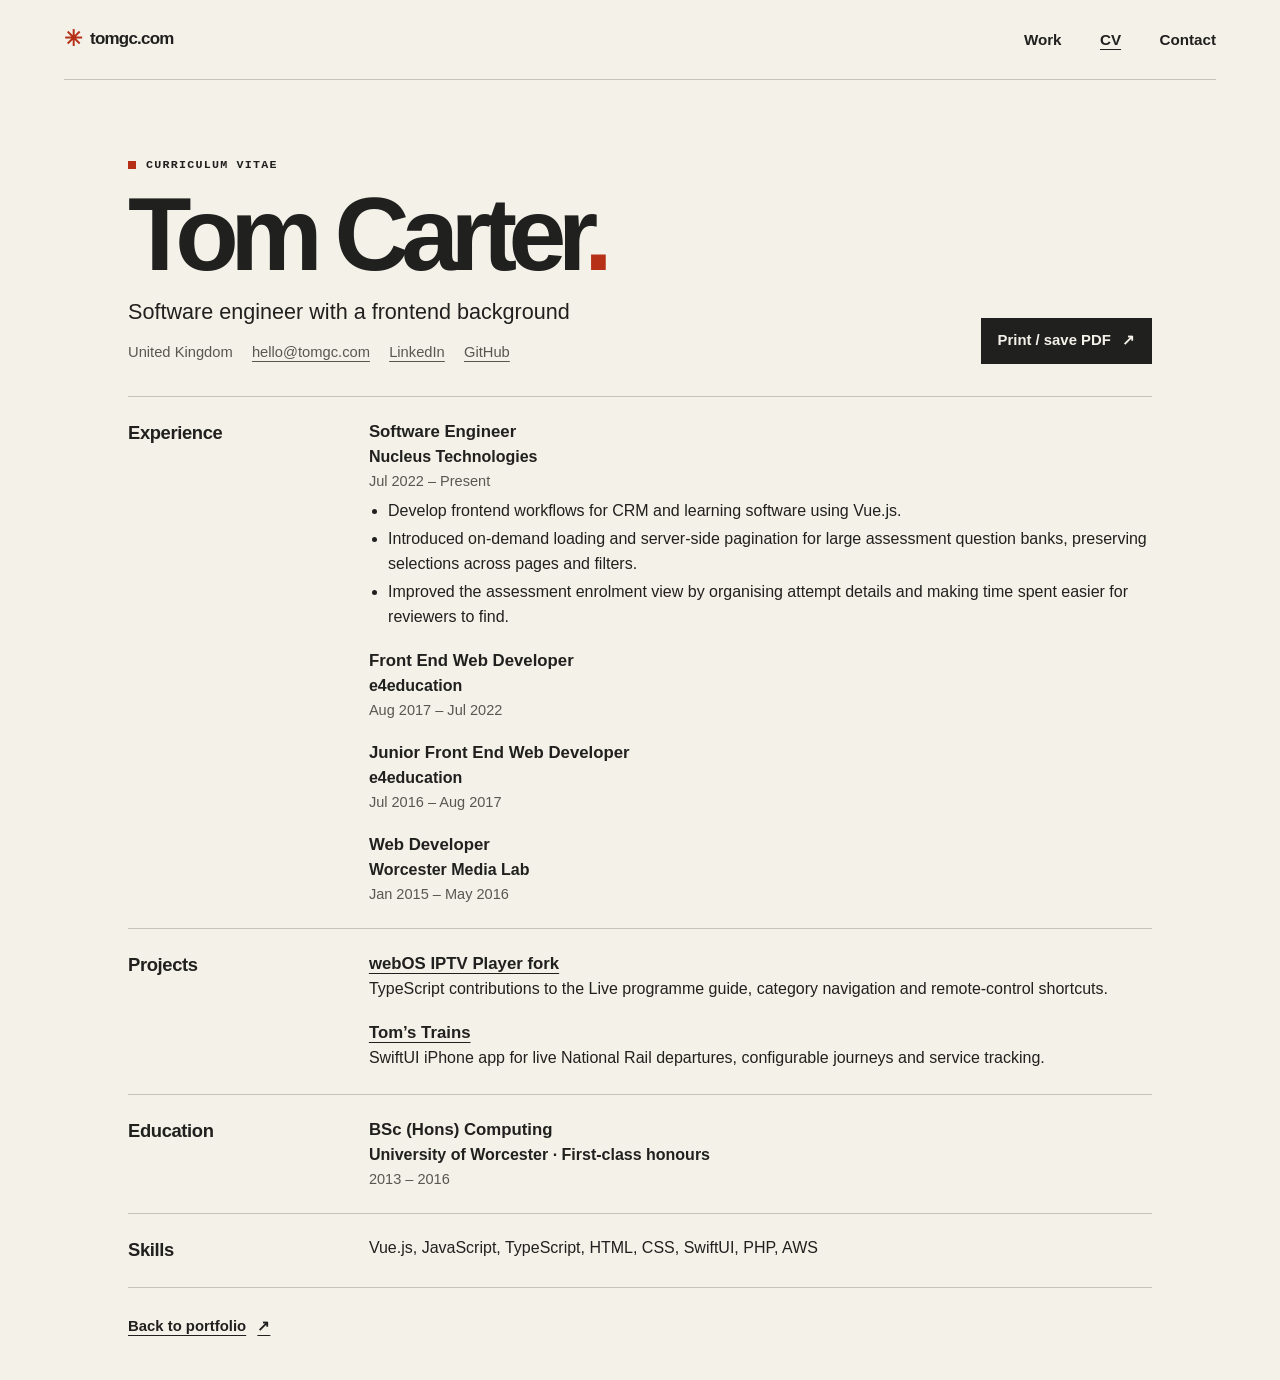
==== cv.html @ fc872248 "Build frontend portfolio and printable CV" ====
<!doctype html>
<html lang="en-GB">
<head>
  <meta charset="utf-8">
  <meta name="viewport" content="width=device-width, initial-scale=1">
  <meta name="description" content="CV of Tom Carter, software engineer at Nucleus Technologies and former front end web developer at e4education.">
  <meta name="theme-color" content="#f4f1e9">
  <title>CV — Tom Carter</title>
  <link rel="icon" type="image/svg+xml" href="assets/favicon.svg">
  <link rel="stylesheet" href="assets/site.css">
  <script src="assets/cv.js" defer></script>
</head>
<body class="cv">
  <a class="skip-link" href="#main">Skip to content</a>
  <header class="site-header wrap">
    <a class="wordmark" href="./" aria-label="Tom Carter home"><span aria-hidden="true" class="wordmark-icon">✳</span> tomgc.com</a>
    <nav aria-label="Main navigation">
      <a href="./#work">Work</a>
      <a href="cv.html" aria-current="page">CV</a>
      <a href="./#contact">Contact</a>
    </nav>
  </header>

  <main class="resume wrap" id="main">
    <div class="resume-head">
      <div>
        <p class="eyebrow"><span class="signal" aria-hidden="true"></span> Curriculum vitae</p>
        <h1>Tom Carter<span>.</span></h1>
        <p class="resume-title">Software engineer with a frontend background</p>
        <ul class="resume-links">
          <li>United Kingdom</li>
          <li><a href="mailto:hello@tomgc.com">hello@tomgc.com</a></li>
          <li><a href="https://www.linkedin.com/in/tomgc/">LinkedIn</a></li>
          <li><a href="https://github.com/tgcarter">GitHub</a></li>
        </ul>
      </div>
      <button class="button print-button" type="button" hidden>Print / save PDF <span aria-hidden="true">↗</span></button>
    </div>

    <section class="resume-section" aria-labelledby="experience">
      <h2 id="experience">Experience</h2>
      <div class="resume-content">
        <article class="resume-entry">
          <h3>Software Engineer</h3>
          <p class="resume-org">Nucleus Technologies</p>
          <p class="resume-date"><time datetime="2022-07">Jul 2022</time> – Present</p>
          <ul class="resume-bullets">
            <li>Develop frontend workflows for CRM and learning software using Vue.js.</li>
            <li>Introduced on-demand loading and server-side pagination for large assessment question banks, preserving selections across pages and filters.</li>
            <li>Improved the assessment enrolment view by organising attempt details and making time spent easier for reviewers to find.</li>
          </ul>
        </article>
        <article class="resume-entry">
          <h3>Front End Web Developer</h3>
          <p class="resume-org">e4education</p>
          <p class="resume-date"><time datetime="2017-08">Aug 2017</time> – <time datetime="2022-07">Jul 2022</time></p>
        </article>
        <article class="resume-entry">
          <h3>Junior Front End Web Developer</h3>
          <p class="resume-org">e4education</p>
          <p class="resume-date"><time datetime="2016-07">Jul 2016</time> – <time datetime="2017-08">Aug 2017</time></p>
        </article>
        <article class="resume-entry">
          <h3>Web Developer</h3>
          <p class="resume-org">Worcester Media Lab</p>
          <p class="resume-date"><time datetime="2015-01">Jan 2015</time> – <time datetime="2016-05">May 2016</time></p>
        </article>
      </div>
    </section>

    <section class="resume-section" aria-labelledby="projects">
      <h2 id="projects">Projects</h2>
      <div class="resume-content">
        <article class="resume-entry">
          <h3><a href="https://github.com/tgcarter/webos-iptv-player">webOS IPTV Player fork</a></h3>
          <p>TypeScript contributions to the Live programme guide, category navigation and remote-control shortcuts.</p>
        </article>
        <article class="resume-entry">
          <h3><a href="https://github.com/tgcarter/TomsTrains">Tom’s Trains</a></h3>
          <p>SwiftUI iPhone app for live National Rail departures, configurable journeys and service tracking.</p>
        </article>
      </div>
    </section>

    <section class="resume-section" aria-labelledby="education">
      <h2 id="education">Education</h2>
      <div class="resume-content">
        <article class="resume-entry">
          <h3>BSc (Hons) Computing</h3>
          <p class="resume-org">University of Worcester · First-class honours</p>
          <p class="resume-date"><time datetime="2013">2013</time> – <time datetime="2016">2016</time></p>
        </article>
      </div>
    </section>

    <section class="resume-section" aria-labelledby="skills">
      <h2 id="skills">Skills</h2>
      <div class="resume-content">
        <p>Vue.js, JavaScript, TypeScript, HTML, CSS, SwiftUI, PHP, AWS</p>
      </div>
    </section>
  </main>
  <footer class="resume-footer wrap">
    <a class="text-link" href="./">Back to portfolio <span aria-hidden="true">↗</span></a>
  </footer>
</body>
</html>
---- assets/site.css ----
:root {
  color-scheme: light;
  --paper: #f4f1e9;
  --ink: #20201e;
  --muted: #595750;
  --line: #c8c3b8;
  --orange: #ff603d;
  --accent: #b53016;
  --mono: ui-monospace, "SFMono-Regular", Consolas, monospace;
  font-family: "Helvetica Neue", Arial, sans-serif;
  color: var(--ink);
  background: var(--paper);
}

* { box-sizing: border-box; }
[hidden] { display: none !important; }

body {
  margin: 0;
  font-size: 1rem;
  line-height: 1.55;
}

h1, h2, h3, p, dl, dd { margin: 0; }
h1, h2, h3 { text-wrap: balance; }

a {
  color: inherit;
  text-decoration-thickness: 1px;
  text-underline-offset: .24em;
}

a:hover { text-decoration-thickness: 2px; }
button { font: inherit; }

:focus-visible {
  outline: 2px solid currentColor;
  outline-offset: 5px;
}

.skip-link {
  position: fixed;
  top: 1rem;
  left: 1rem;
  z-index: 10;
  padding: .6rem 1rem;
  transform: translateY(-250%);
  color: white;
  background: var(--ink);
}

.skip-link:focus { transform: translateY(0); }

.wrap {
  width: min(100% - clamp(2.5rem, 10vw, 10rem), 79rem);
  margin-inline: auto;
}

.site-header {
  display: flex;
  align-items: center;
  justify-content: space-between;
  gap: 1rem;
  min-height: 5rem;
  border-bottom: 1px solid var(--line);
}

.site-header a {
  display: inline-flex;
  align-items: center;
  min-height: 2.75rem;
}

.site-header nav {
  display: flex;
  align-items: center;
  gap: clamp(.9rem, 3vw, 2.4rem);
  font-size: .95rem;
  font-weight: 600;
}

.site-header nav a:not(:hover, [aria-current="page"]),
.wordmark { text-decoration: none; }

.wordmark {
  gap: .55rem;
  font-size: 1.06rem;
  font-weight: 750;
  letter-spacing: -.045em;
  white-space: nowrap;
}

.wordmark-icon {
  color: var(--accent);
  font-size: 1.4rem;
  line-height: 1;
}

.hero {
  display: grid;
  grid-template-columns: 1fr 1.03fr;
  align-items: center;
  column-gap: clamp(2rem, 6vw, 7rem);
  padding-top: clamp(2.75rem, 6vw, 5.5rem);
}

.eyebrow, .hero-footer, .plate-label, .work-index {
  font-family: var(--mono);
  font-size: .73rem;
  letter-spacing: .105em;
  text-transform: uppercase;
}

.eyebrow {
  display: flex;
  align-items: center;
  gap: .65rem;
  line-height: 1.4;
  font-weight: 600;
}

.signal {
  flex: none;
  width: .48rem;
  height: .48rem;
  background: var(--accent);
}

.eyebrow-rule {
  width: 1.6rem;
  height: 1px;
  background: var(--line);
}

.hero h1 {
  margin-block: clamp(1.25rem, 3vw, 2.3rem) clamp(1.4rem, 3.4vw, 2.75rem);
  font-size: clamp(5.1rem, 10.8vw, 10.25rem);
  font-weight: 800;
  line-height: .81;
  letter-spacing: -.073em;
}

h1 span, h2 span { color: var(--accent); }

.hero-intro {
  max-width: 23rem;
  color: var(--muted);
  font-size: clamp(1.08rem, 1.6vw, 1.37rem);
  line-height: 1.45;
}

.actions {
  display: flex;
  align-items: center;
  flex-wrap: wrap;
  gap: .7rem 1.6rem;
  margin-top: 1.65rem;
}

.button, .text-link {
  display: inline-flex;
  align-items: center;
  gap: .7rem;
  width: fit-content;
  min-height: 2.75rem;
  font-size: .93rem;
  font-weight: 700;
}

.button {
  padding: .65rem 1rem;
  border: 1px solid var(--ink);
  color: var(--paper);
  background: var(--ink);
  text-decoration: none;
  cursor: pointer;
  transition: background-color .18s, color .18s;
}

.button:hover {
  color: var(--ink);
  background: transparent;
}

.button:focus-visible { outline-color: var(--ink); }

.text-link span, .button span, .contact-email span {
  display: inline-block;
  flex: none;
  transition: transform .18s ease-out;
}

.text-link:hover span, .button:hover span, .contact-email:hover span {
  transform: translate(2px, -2px);
}

.hero-plate {
  position: relative;
  overflow: hidden;
  min-width: 0;
  background: var(--ink);
  color: #f4f1e9;
}

.hero-plate img {
  display: block;
  width: 100%;
  height: auto;
}

.plate-label {
  position: absolute;
  inset: 1.15rem 1.3rem auto;
  display: flex;
  justify-content: space-between;
  gap: .8rem;
  font-size: .64rem;
}

.plate-caption { inset: auto 1.3rem 1.05rem; }

.hero-footer {
  display: flex;
  grid-column: 1 / -1;
  justify-content: space-between;
  gap: .5rem;
  margin-top: clamp(2.25rem, 5vw, 4.5rem);
  padding-block: .95rem 1.1rem;
  border-top: 1px solid var(--line);
  color: var(--muted);
}

.work-section {
  padding-block: clamp(4rem, 8vw, 7.5rem);
  background: var(--ink);
  color: var(--paper);
}

.work-section h2 span, .work-section .signal { color: var(--orange); }
.work-section .signal { background: var(--orange); }

.section-head {
  display: grid;
  grid-template-columns: 1fr minmax(15rem, 20rem);
  align-items: end;
  gap: 1rem 3rem;
  margin-bottom: clamp(2.1rem, 5vw, 4.5rem);
}

.section-head p:not(.eyebrow), .work-feature p:not(.eyebrow), .project p:not(.eyebrow) {
  color: #d1cdc3;
}

.section-head h2, .profile h2, .contact h2 {
  margin-top: .8rem;
  font-size: clamp(2.7rem, 6.7vw, 6.3rem);
  font-weight: 800;
  letter-spacing: -.078em;
  line-height: .92;
}

.work-feature, .project { border-top: 1px solid #66645c; }

.work-feature {
  display: grid;
  grid-template-columns: minmax(8rem, .53fr) 1.47fr;
  gap: 1.4rem 2.5rem;
  padding-block: 1.35rem clamp(2.65rem, 5vw, 5rem);
}

.work-index {
  display: flex;
  align-items: baseline;
  gap: .75rem;
  color: #d1cdc3;
}

.work-index span:first-child { color: var(--orange); }

.feature-main .eyebrow, .project .eyebrow {
  color: #d1cdc3;
}

.feature-main h3, .project h3 {
  margin-block: .6rem .9rem;
  font-size: clamp(1.8rem, 4.25vw, 3.8rem);
  font-weight: 750;
  letter-spacing: -.055em;
  line-height: 1.04;
}

.feature-main p, .project p { max-width: 38rem; }

details { margin-top: .9rem; }
summary { width: fit-content; padding-block: .5rem; cursor: pointer; font-weight: 700; }
summary:hover { text-decoration: underline; text-underline-offset: .24em; }
summary::marker { color: var(--orange); }
.case-notes p + p { margin-top: .7rem; }

.project-grid {
  display: grid;
  grid-template-columns: repeat(2, minmax(0, 1fr));
  gap: 2.3rem clamp(2rem, 5vw, 5rem);
}

.project { padding-top: 1rem; }
.project .work-index { margin-bottom: 1.65rem; }
.project h3 { font-size: clamp(1.8rem, 3.4vw, 3rem); }
.project .text-link { margin-top: .8rem; }

.profile {
  display: grid;
  grid-template-columns: 1fr 1fr;
  gap: 1.5rem clamp(2rem, 5vw, 5rem);
  padding-block: clamp(4rem, 9vw, 8rem);
}

.profile h2 { font-size: clamp(2.6rem, 5.25vw, 5rem); }
.profile > div:nth-child(2) { align-self: center; }
.profile > div:nth-child(2) > p { max-width: 34rem; font-size: clamp(1.05rem, 1.5vw, 1.3rem); }

.profile-skills { margin-block: 1.45rem .55rem; }
.profile-skills div {
  display: grid;
  grid-template-columns: minmax(5.25rem, .45fr) 1fr;
  gap: .65rem 1rem;
  padding-block: .7rem;
  border-top: 1px solid var(--line);
  font-size: .94rem;
}
.profile-skills dt { font-weight: 750; }
.profile-skills dd { color: var(--muted); }

.contact {
  padding-block: clamp(3rem, 6vw, 5.4rem) 1.35rem;
  background: #f0e4d5;
  border-top: 1px solid #d8c9b7;
}

.contact h2 { font-size: clamp(2.8rem, 7vw, 6.5rem); }

.contact-email {
  display: inline-block;
  margin-top: .85rem;
  font-size: clamp(1.2rem, 3vw, 2.25rem);
  font-weight: 650;
  overflow-wrap: anywhere;
}

.contact-bottom {
  display: flex;
  justify-content: space-between;
  align-items: center;
  flex-wrap: wrap;
  gap: .65rem 1.5rem;
  margin-top: clamp(2.2rem, 6vw, 5.25rem);
  padding-top: 1rem;
  border-top: 1px solid #c5b5a4;
  font-size: .9rem;
}

.contact-bottom ul, .resume-links {
  display: flex;
  flex-wrap: wrap;
  column-gap: 1rem;
  margin: 0;
  padding: 0;
  list-style: none;
}

.contact-bottom li a { display: inline-flex; align-items: center; min-height: 2.75rem; }

.resume, .resume-footer { max-width: 64rem; }
.resume { padding-top: clamp(2.5rem, 6vw, 5rem); }

.resume-head {
  display: flex;
  align-items: flex-end;
  justify-content: space-between;
  flex-wrap: wrap;
  gap: 1rem;
  padding-bottom: 2rem;
}

.resume-head h1 {
  margin-top: .55rem;
  font-size: clamp(3rem, 9vw, 6.5rem);
  letter-spacing: -.082em;
  line-height: 1;
}

.resume-title { margin-top: .55rem; font-size: clamp(1.05rem, 2vw, 1.35rem); }
.resume-links { gap: .25rem 1.2rem; margin-top: .8rem; color: var(--muted); font-size: .92rem; }

.resume-section {
  display: grid;
  grid-template-columns: minmax(8rem, .43fr) 1.57fr;
  gap: .8rem 1.65rem;
  padding-block: 1.4rem;
  border-top: 1px solid var(--line);
}

.resume-section h2 { font-size: 1.15rem; letter-spacing: -.02em; }
.resume-entry + .resume-entry { margin-top: 1.15rem; }
.resume-entry h3 { font-size: 1.05rem; text-wrap: wrap; }
.resume-org { font-weight: 550; }
.resume-date { font-size: .91rem; color: var(--muted); }
.resume-bullets { margin: .4rem 0 0; padding-left: 1.2rem; }
.resume-bullets li + li { margin-top: .22rem; }

.resume-footer {
  padding-block: 1rem 2rem;
  border-top: 1px solid var(--line);
}

@media (prefers-reduced-motion: no-preference) {
  html { scroll-behavior: smooth; }
  .hero-copy { animation: arrive .48s ease-out both; }
  .hero-plate { animation: arrive .58s .06s ease-out both; }
}

@keyframes arrive {
  from { opacity: 0; transform: translateY(.65rem); }
  to { opacity: 1; transform: translateY(0); }
}

@media (max-width: 50rem) {
  .hero { column-gap: 1.4rem; }
  .section-head { grid-template-columns: 1fr; }
  .section-head p:not(.eyebrow) { max-width: 25rem; }
}

@media (max-width: 42rem) {
  .site-header { min-height: 4rem; }
  .hero { grid-template-columns: 1fr; row-gap: 1.75rem; }
  .hero h1 { font-size: clamp(4.75rem, 21vw, 8.4rem); }
  .hero-footer { margin-top: 0; }
  .work-feature, .project-grid, .profile, .resume-section { grid-template-columns: 1fr; }
  .work-feature { row-gap: 1.35rem; }
}

@media (prefers-reduced-motion: reduce) {
  *, *::before, *::after { transition: none !important; }
}

@page { size: A4; margin: 14mm 16mm; }

@media print {
  :root, body { color: #151515; background: white; }
  body { font-size: 10pt; line-height: 1.35; }
  .cv .site-header, .cv .resume-footer, .cv .print-button, .cv .skip-link { display: none; }
  .resume { width: 100%; max-width: none; padding-top: 0; }
  .resume-head { display: block; padding-bottom: 12pt; }
  .resume-head h1 { font-size: 34pt; }
  .resume-head h1 span { color: inherit; }
  .resume-title { font-size: 12pt; }
  .resume-links, .resume-date { font-size: 9pt; }
  .resume-section { grid-template-columns: 7rem 1fr; gap: 1rem; padding-block: 9pt; }
  .resume-section h2, .resume-entry h3 { font-size: 11pt; }
  .resume-entry { break-inside: avoid; }
  .resume-entry + .resume-entry { margin-top: 7pt; }
}
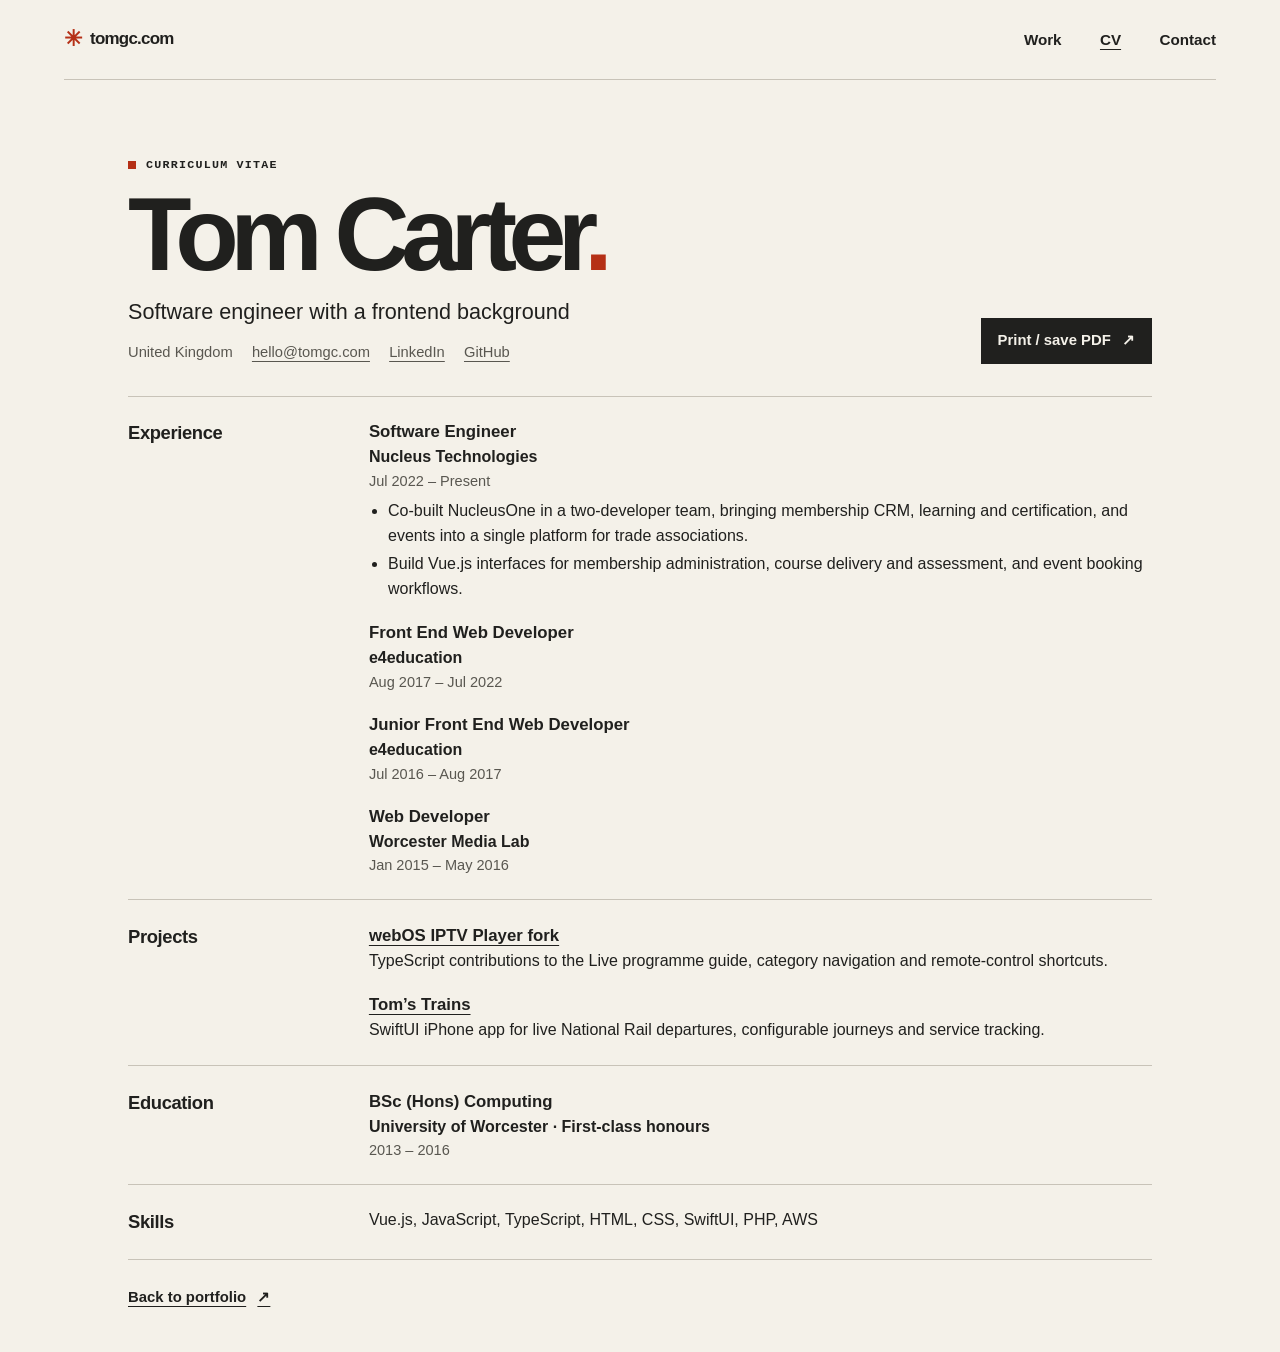
==== commit ff6d7344: "Show NucleusOne at platform scale" ====
--- a/cv.html
+++ b/cv.html
@@ -45,9 +45,8 @@
           <p class="resume-org">Nucleus Technologies</p>
           <p class="resume-date"><time datetime="2022-07">Jul 2022</time> – Present</p>
           <ul class="resume-bullets">
-            <li>Develop frontend workflows for CRM and learning software using Vue.js.</li>
-            <li>Introduced on-demand loading and server-side pagination for large assessment question banks, preserving selections across pages and filters.</li>
-            <li>Improved the assessment enrolment view by organising attempt details and making time spent easier for reviewers to find.</li>
+            <li>Co-built NucleusOne in a two-developer team, bringing membership CRM, learning and certification, and events into a single platform for trade associations.</li>
+            <li>Build Vue.js interfaces for membership administration, course delivery and assessment, and event booking workflows.</li>
           </ul>
         </article>
         <article class="resume-entry">
--- a/assets/site.css
+++ b/assets/site.css
@@ -290,12 +290,18 @@
 }
 
 .feature-main p, .project p { max-width: 38rem; }
-
-details { margin-top: .9rem; }
-summary { width: fit-content; padding-block: .5rem; cursor: pointer; font-weight: 700; }
-summary:hover { text-decoration: underline; text-underline-offset: .24em; }
-summary::marker { color: var(--orange); }
-.case-notes p + p { margin-top: .7rem; }
+.feature-intro { font-size: 1.15rem; }
+
+.product-areas { margin-block: 1.4rem .6rem; }
+.product-areas div {
+  display: grid;
+  grid-template-columns: minmax(10.75rem, .55fr) 1fr;
+  gap: .15rem 1rem;
+  padding-block: .7rem;
+  border-top: 1px solid #66645c;
+}
+.product-areas dt { font-weight: 700; }
+.product-areas dd { color: #d1cdc3; }
 
 .project-grid {
   display: grid;
@@ -435,7 +441,7 @@
   .hero { grid-template-columns: 1fr; row-gap: 1.75rem; }
   .hero h1 { font-size: clamp(4.75rem, 21vw, 8.4rem); }
   .hero-footer { margin-top: 0; }
-  .work-feature, .project-grid, .profile, .resume-section { grid-template-columns: 1fr; }
+  .work-feature, .project-grid, .profile, .resume-section, .product-areas div { grid-template-columns: 1fr; }
   .work-feature { row-gap: 1.35rem; }
 }
 
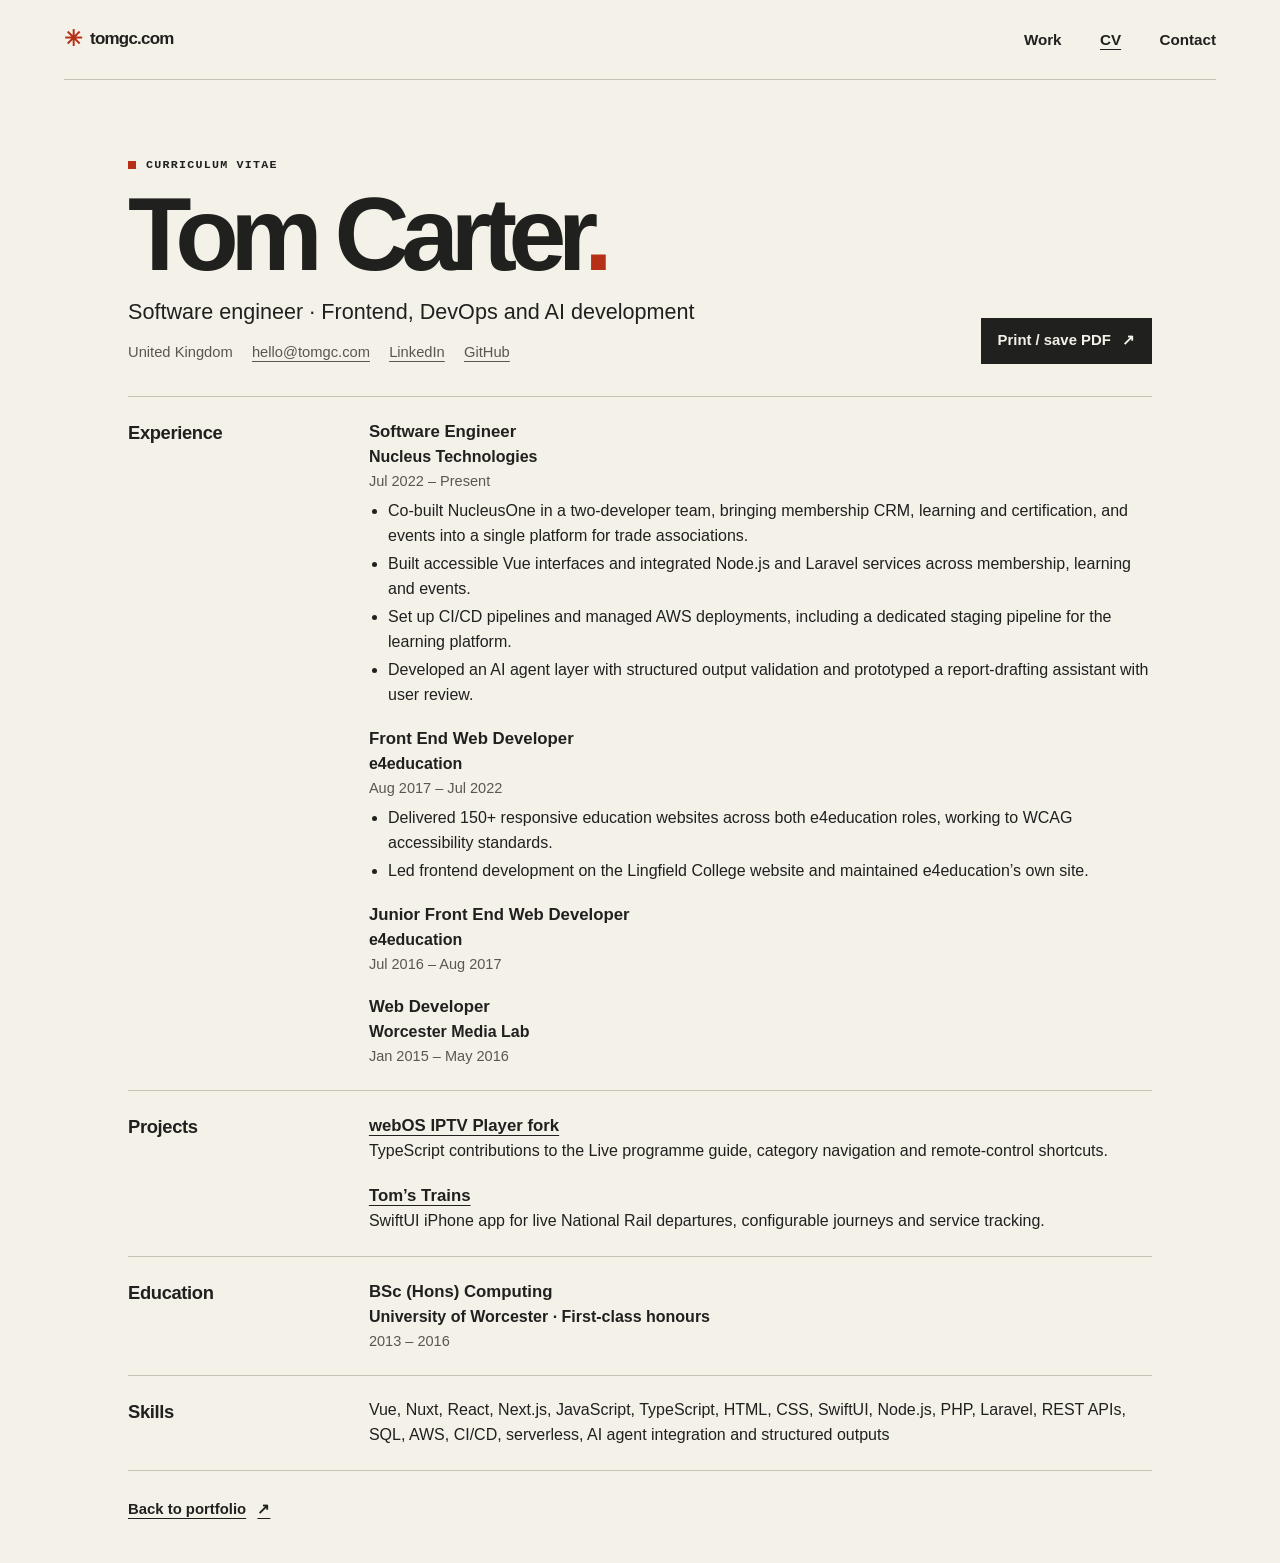
==== commit a28e668f: "Show frontend, DevOps and AI experience" ====
--- a/cv.html
+++ b/cv.html
@@ -3,7 +3,7 @@
 <head>
   <meta charset="utf-8">
   <meta name="viewport" content="width=device-width, initial-scale=1">
-  <meta name="description" content="CV of Tom Carter, software engineer at Nucleus Technologies and former front end web developer at e4education.">
+  <meta name="description" content="CV of Tom Carter, software engineer specialising in frontend development with experience in AWS, CI/CD and AI feature development.">
   <meta name="theme-color" content="#f4f1e9">
   <title>CV — Tom Carter</title>
   <link rel="icon" type="image/svg+xml" href="assets/favicon.svg">
@@ -26,7 +26,7 @@
       <div>
         <p class="eyebrow"><span class="signal" aria-hidden="true"></span> Curriculum vitae</p>
         <h1>Tom Carter<span>.</span></h1>
-        <p class="resume-title">Software engineer with a frontend background</p>
+        <p class="resume-title">Software engineer · Frontend, DevOps and AI development</p>
         <ul class="resume-links">
           <li>United Kingdom</li>
           <li><a href="mailto:hello@tomgc.com">hello@tomgc.com</a></li>
@@ -46,13 +46,19 @@
           <p class="resume-date"><time datetime="2022-07">Jul 2022</time> – Present</p>
           <ul class="resume-bullets">
             <li>Co-built NucleusOne in a two-developer team, bringing membership CRM, learning and certification, and events into a single platform for trade associations.</li>
-            <li>Build Vue.js interfaces for membership administration, course delivery and assessment, and event booking workflows.</li>
+            <li>Built accessible Vue interfaces and integrated Node.js and Laravel services across membership, learning and events.</li>
+            <li>Set up CI/CD pipelines and managed AWS deployments, including a dedicated staging pipeline for the learning platform.</li>
+            <li>Developed an AI agent layer with structured output validation and prototyped a report-drafting assistant with user review.</li>
           </ul>
         </article>
         <article class="resume-entry">
           <h3>Front End Web Developer</h3>
           <p class="resume-org">e4education</p>
           <p class="resume-date"><time datetime="2017-08">Aug 2017</time> – <time datetime="2022-07">Jul 2022</time></p>
+          <ul class="resume-bullets">
+            <li>Delivered 150+ responsive education websites across both e4education roles, working to WCAG accessibility standards.</li>
+            <li>Led frontend development on the Lingfield College website and maintained e4education’s own site.</li>
+          </ul>
         </article>
         <article class="resume-entry">
           <h3>Junior Front End Web Developer</h3>
@@ -95,7 +101,7 @@
     <section class="resume-section" aria-labelledby="skills">
       <h2 id="skills">Skills</h2>
       <div class="resume-content">
-        <p>Vue.js, JavaScript, TypeScript, HTML, CSS, SwiftUI, PHP, AWS</p>
+        <p>Vue, Nuxt, React, Next.js, JavaScript, TypeScript, HTML, CSS, SwiftUI, Node.js, PHP, Laravel, REST APIs, SQL, AWS, CI/CD, serverless, AI agent integration and structured outputs</p>
       </div>
     </section>
   </main>
--- a/assets/site.css
+++ b/assets/site.css
@@ -322,6 +322,12 @@
 }
 
 .profile h2 { font-size: clamp(2.6rem, 5.25vw, 5rem); }
+.profile-photo {
+  display: block;
+  margin-top: 1.25rem;
+  border-radius: 50%;
+  object-fit: cover;
+}
 .profile > div:nth-child(2) { align-self: center; }
 .profile > div:nth-child(2) > p { max-width: 34rem; font-size: clamp(1.05rem, 1.5vw, 1.3rem); }
 
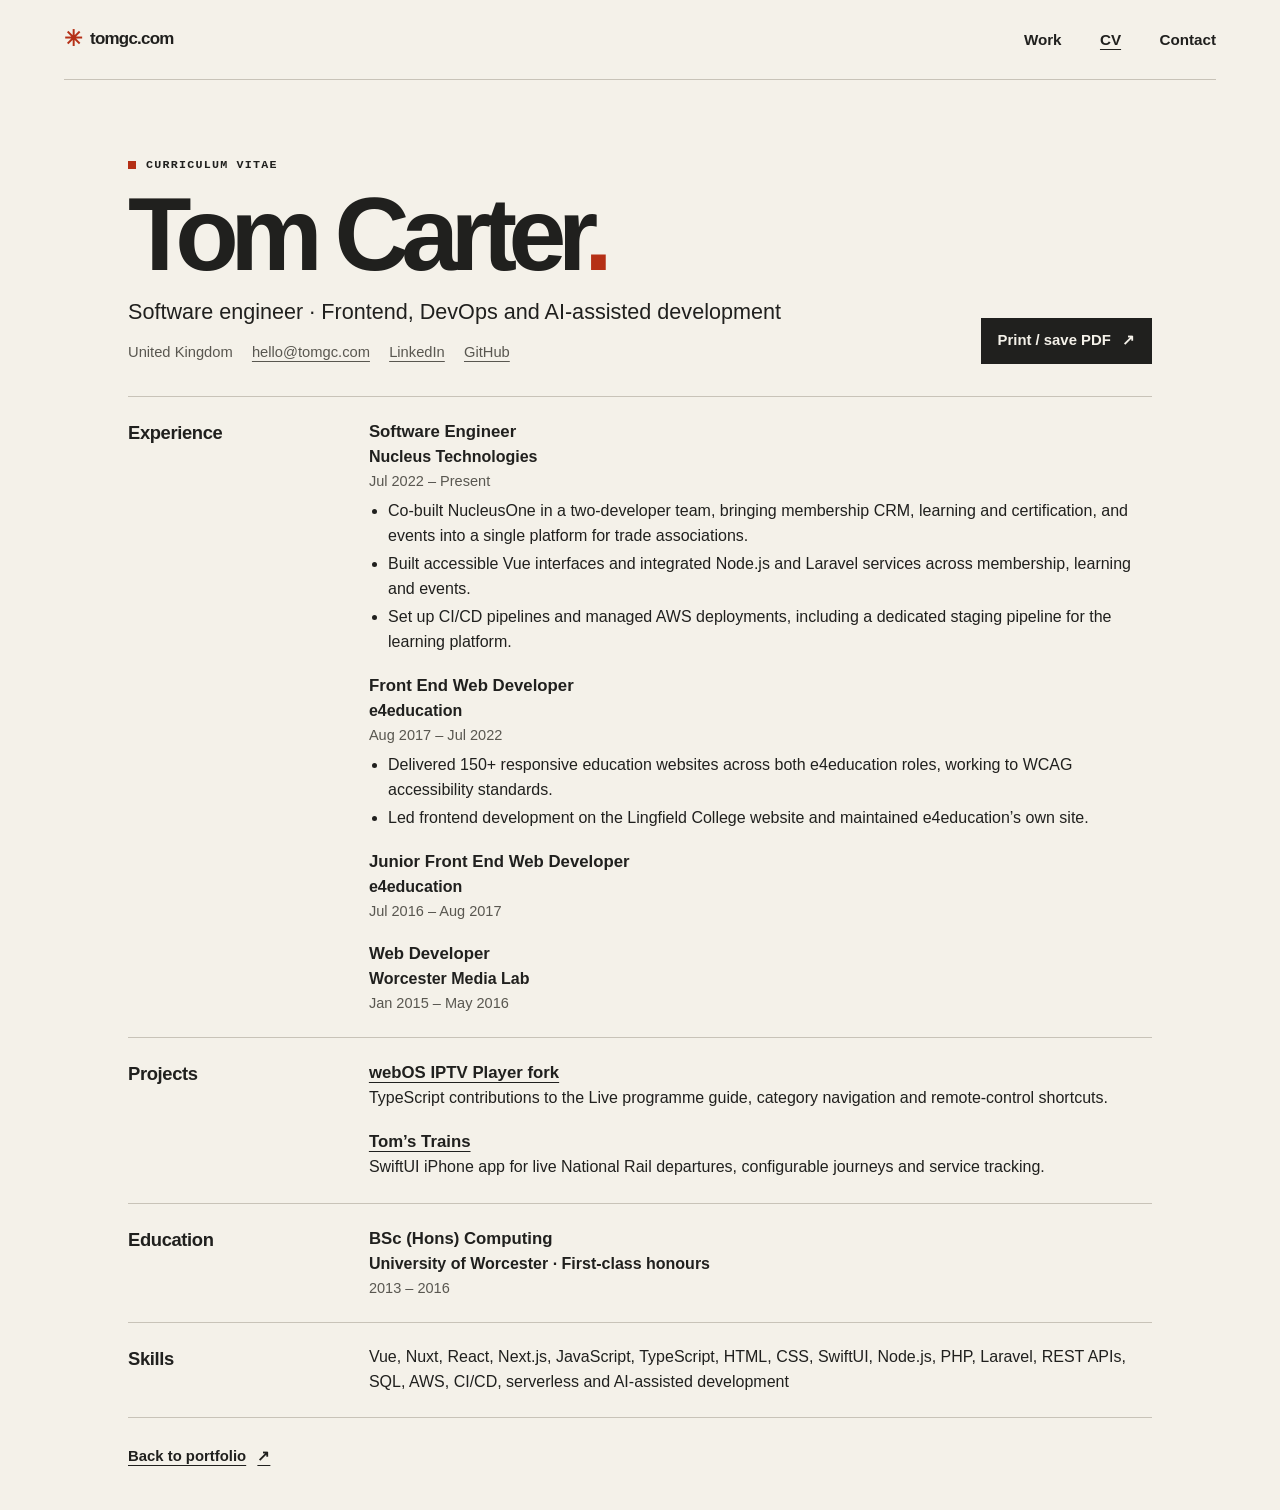
==== commit 1fc94545: "Frame AI as part of the development workflow" ====
--- a/cv.html
+++ b/cv.html
@@ -3,7 +3,7 @@
 <head>
   <meta charset="utf-8">
   <meta name="viewport" content="width=device-width, initial-scale=1">
-  <meta name="description" content="CV of Tom Carter, software engineer specialising in frontend development with experience in AWS, CI/CD and AI feature development.">
+  <meta name="description" content="CV of Tom Carter, software engineer specialising in frontend development with experience in AWS, CI/CD and AI-assisted development.">
   <meta name="theme-color" content="#f4f1e9">
   <title>CV — Tom Carter</title>
   <link rel="icon" type="image/svg+xml" href="assets/favicon.svg">
@@ -26,7 +26,7 @@
       <div>
         <p class="eyebrow"><span class="signal" aria-hidden="true"></span> Curriculum vitae</p>
         <h1>Tom Carter<span>.</span></h1>
-        <p class="resume-title">Software engineer · Frontend, DevOps and AI development</p>
+        <p class="resume-title">Software engineer · Frontend, DevOps and AI-assisted development</p>
         <ul class="resume-links">
           <li>United Kingdom</li>
           <li><a href="mailto:hello@tomgc.com">hello@tomgc.com</a></li>
@@ -48,7 +48,6 @@
             <li>Co-built NucleusOne in a two-developer team, bringing membership CRM, learning and certification, and events into a single platform for trade associations.</li>
             <li>Built accessible Vue interfaces and integrated Node.js and Laravel services across membership, learning and events.</li>
             <li>Set up CI/CD pipelines and managed AWS deployments, including a dedicated staging pipeline for the learning platform.</li>
-            <li>Developed an AI agent layer with structured output validation and prototyped a report-drafting assistant with user review.</li>
           </ul>
         </article>
         <article class="resume-entry">
@@ -101,7 +100,7 @@
     <section class="resume-section" aria-labelledby="skills">
       <h2 id="skills">Skills</h2>
       <div class="resume-content">
-        <p>Vue, Nuxt, React, Next.js, JavaScript, TypeScript, HTML, CSS, SwiftUI, Node.js, PHP, Laravel, REST APIs, SQL, AWS, CI/CD, serverless, AI agent integration and structured outputs</p>
+        <p>Vue, Nuxt, React, Next.js, JavaScript, TypeScript, HTML, CSS, SwiftUI, Node.js, PHP, Laravel, REST APIs, SQL, AWS, CI/CD, serverless and AI-assisted development</p>
       </div>
     </section>
   </main>
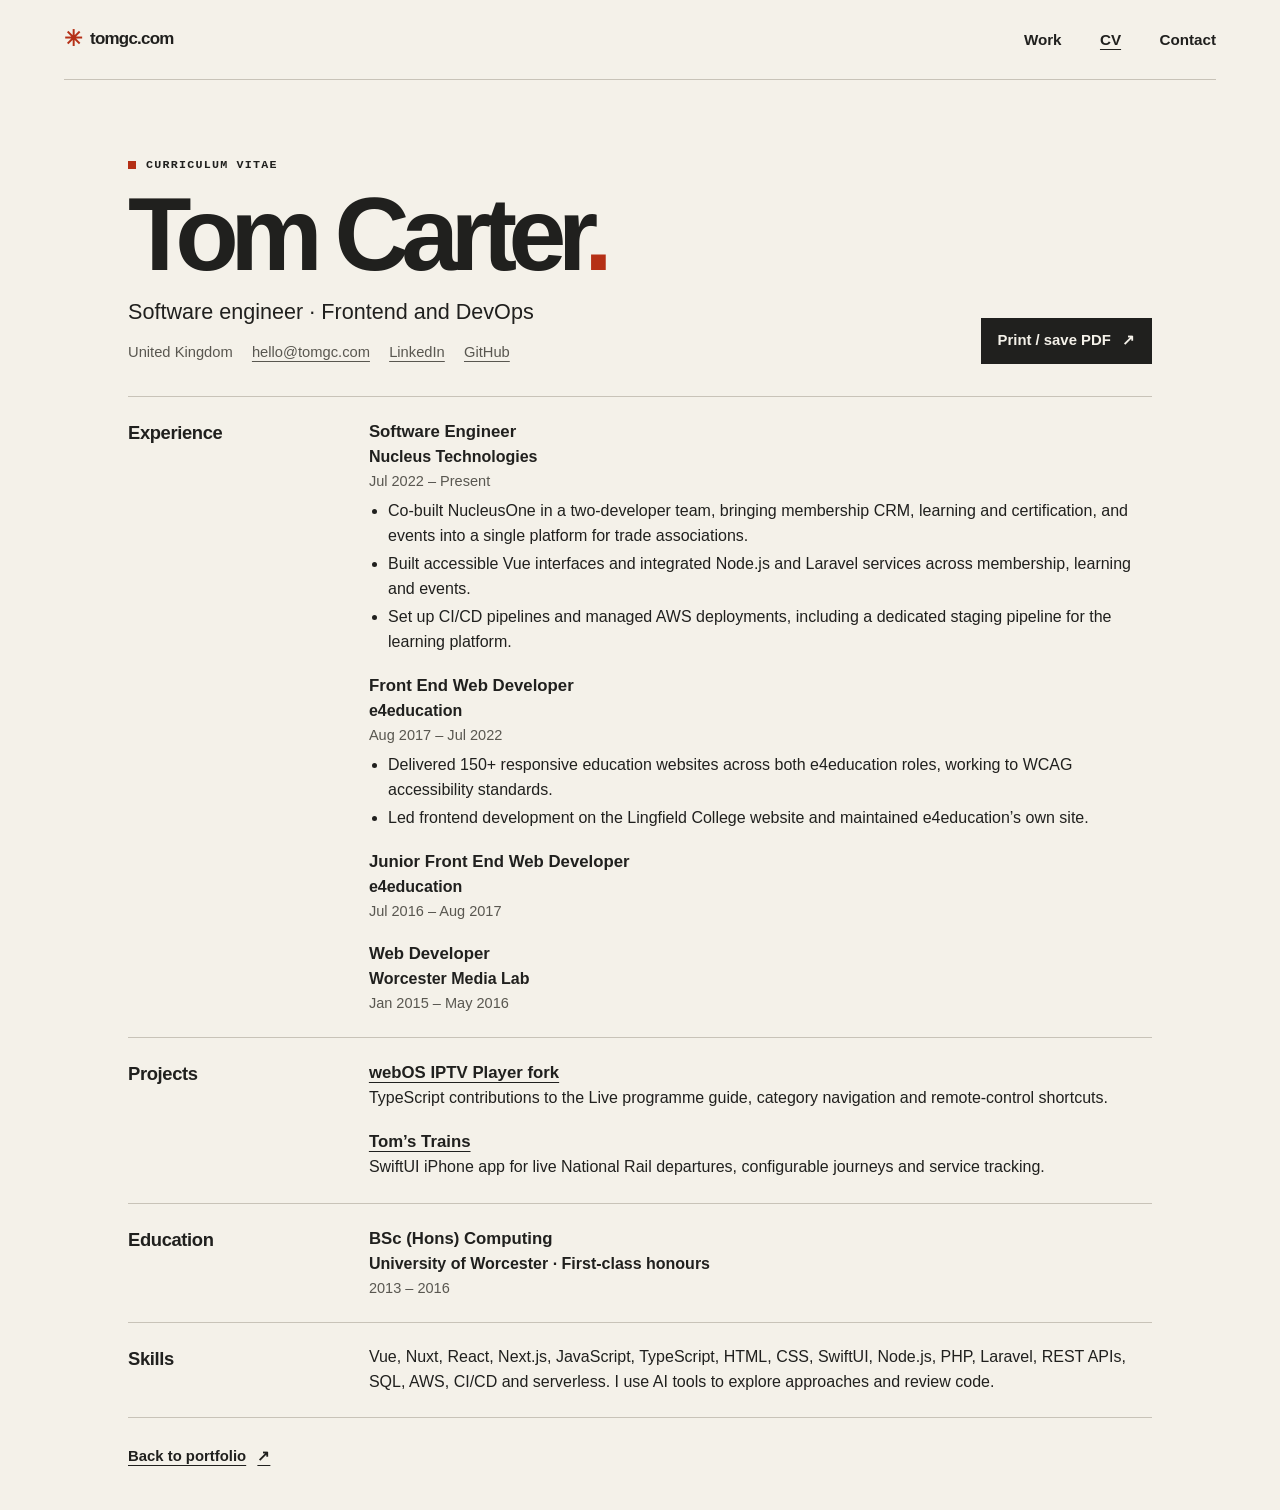
==== commit 9c6c7858: "Frame the supplied portrait in the background section" ====
--- a/cv.html
+++ b/cv.html
@@ -3,7 +3,7 @@
 <head>
   <meta charset="utf-8">
   <meta name="viewport" content="width=device-width, initial-scale=1">
-  <meta name="description" content="CV of Tom Carter, software engineer specialising in frontend development with experience in AWS, CI/CD and AI-assisted development.">
+  <meta name="description" content="CV of Tom Carter, software engineer specialising in frontend development with experience in AWS and CI/CD.">
   <meta name="theme-color" content="#f4f1e9">
   <title>CV — Tom Carter</title>
   <link rel="icon" type="image/svg+xml" href="assets/favicon.svg">
@@ -26,7 +26,7 @@
       <div>
         <p class="eyebrow"><span class="signal" aria-hidden="true"></span> Curriculum vitae</p>
         <h1>Tom Carter<span>.</span></h1>
-        <p class="resume-title">Software engineer · Frontend, DevOps and AI-assisted development</p>
+        <p class="resume-title">Software engineer · Frontend and DevOps</p>
         <ul class="resume-links">
           <li>United Kingdom</li>
           <li><a href="mailto:hello@tomgc.com">hello@tomgc.com</a></li>
@@ -100,7 +100,7 @@
     <section class="resume-section" aria-labelledby="skills">
       <h2 id="skills">Skills</h2>
       <div class="resume-content">
-        <p>Vue, Nuxt, React, Next.js, JavaScript, TypeScript, HTML, CSS, SwiftUI, Node.js, PHP, Laravel, REST APIs, SQL, AWS, CI/CD, serverless and AI-assisted development</p>
+        <p>Vue, Nuxt, React, Next.js, JavaScript, TypeScript, HTML, CSS, SwiftUI, Node.js, PHP, Laravel, REST APIs, SQL, AWS, CI/CD and serverless. I use AI tools to explore approaches and review code.</p>
       </div>
     </section>
   </main>
--- a/assets/site.css
+++ b/assets/site.css
@@ -104,7 +104,7 @@
   padding-top: clamp(2.75rem, 6vw, 5.5rem);
 }
 
-.eyebrow, .hero-footer, .plate-label, .work-index {
+.eyebrow, .hero-footer, .plate-label, .work-index, .profile-portrait figcaption {
   font-family: var(--mono);
   font-size: .73rem;
   letter-spacing: .105em;
@@ -322,11 +322,35 @@
 }
 
 .profile h2 { font-size: clamp(2.6rem, 5.25vw, 5rem); }
-.profile-photo {
+.profile-portrait {
+  position: relative;
+  isolation: isolate;
+  width: min(calc(100% - .6rem), clamp(10.75rem, 23vw, 15rem));
+  margin: 1.6rem 0 0;
+}
+.profile-portrait::before {
+  position: absolute;
+  z-index: -1;
+  top: .5rem;
+  left: .5rem;
+  width: 100%;
+  aspect-ratio: 1;
+  border: 1px solid var(--accent);
+  background: repeating-linear-gradient(135deg, var(--paper) 0 4px, var(--line) 4px 5px);
+  content: "";
+}
+.profile-portrait img {
   display: block;
-  margin-top: 1.25rem;
-  border-radius: 50%;
-  object-fit: cover;
+  width: 100%;
+  height: auto;
+  border: 1px solid var(--ink);
+}
+.profile-portrait figcaption {
+  display: flex;
+  justify-content: space-between;
+  gap: .75rem;
+  margin-top: 1rem;
+  color: var(--muted);
 }
 .profile > div:nth-child(2) { align-self: center; }
 .profile > div:nth-child(2) > p { max-width: 34rem; font-size: clamp(1.05rem, 1.5vw, 1.3rem); }
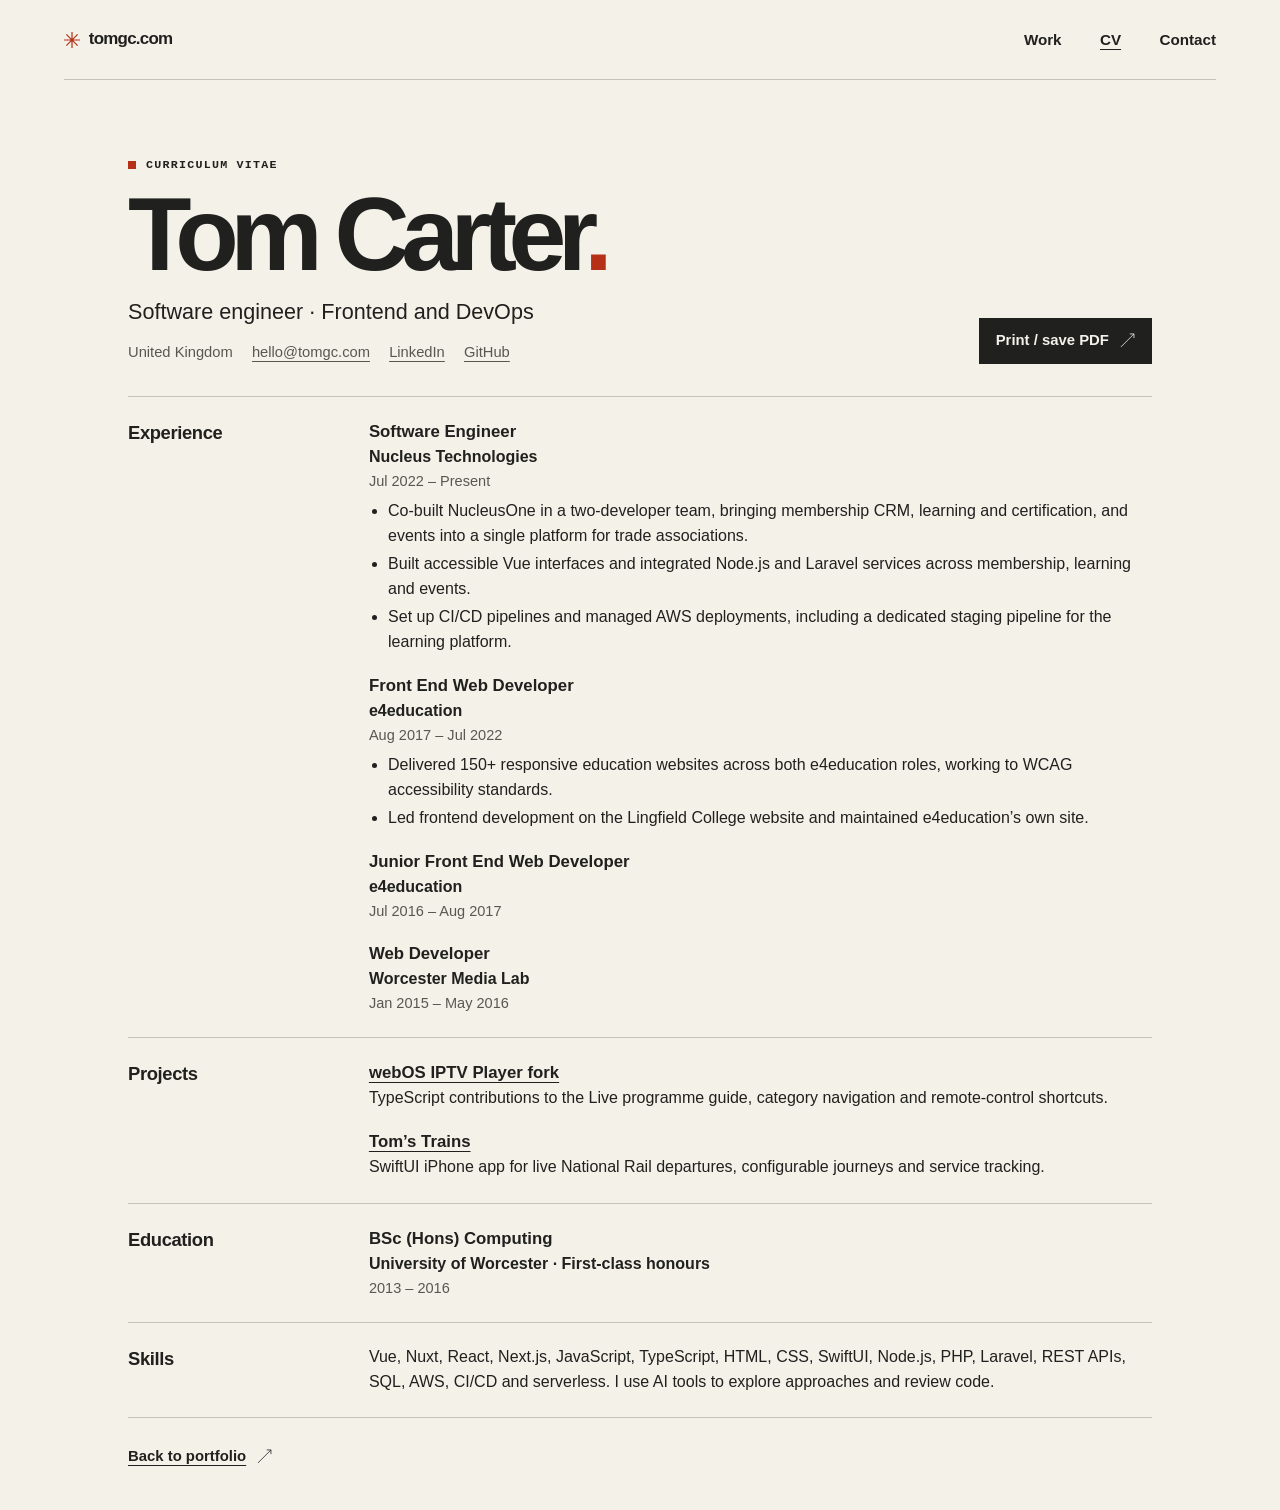
==== commit f07070b2: "Use vector icons for the wordmark and arrows" ====
--- a/cv.html
+++ b/cv.html
@@ -7,13 +7,16 @@
   <meta name="theme-color" content="#f4f1e9">
   <title>CV — Tom Carter</title>
   <link rel="icon" type="image/svg+xml" href="assets/favicon.svg">
-  <link rel="stylesheet" href="assets/site.css">
+  <link rel="stylesheet" href="assets/site.css?v=3">
   <script src="assets/cv.js" defer></script>
 </head>
 <body class="cv">
   <a class="skip-link" href="#main">Skip to content</a>
   <header class="site-header wrap">
-    <a class="wordmark" href="./" aria-label="Tom Carter home"><span aria-hidden="true" class="wordmark-icon">✳</span> tomgc.com</a>
+    <a class="wordmark" href="./" aria-label="Tom Carter home">
+      <svg class="icon wordmark-icon" aria-hidden="true" width="16" height="16" viewBox="0 0 16 16"><path d="M8 0v16M0 8h16M2.35 2.35l11.3 11.3m0-11.3L2.35 13.65"/></svg>
+      tomgc.com
+    </a>
     <nav aria-label="Main navigation">
       <a href="./#work">Work</a>
       <a href="cv.html" aria-current="page">CV</a>
@@ -34,7 +37,10 @@
           <li><a href="https://github.com/tgcarter">GitHub</a></li>
         </ul>
       </div>
-      <button class="button print-button" type="button" hidden>Print / save PDF <span aria-hidden="true">↗</span></button>
+      <button class="button print-button" type="button" hidden>
+        Print / save PDF
+        <svg class="icon" aria-hidden="true" width="16" height="16" viewBox="0 0 16 16"><path d="m1 15 14-14m-4.5 0H15v4.5"/></svg>
+      </button>
     </div>
 
     <section class="resume-section" aria-labelledby="experience">
@@ -105,7 +111,10 @@
     </section>
   </main>
   <footer class="resume-footer wrap">
-    <a class="text-link" href="./">Back to portfolio <span aria-hidden="true">↗</span></a>
+    <a class="text-link" href="./">
+      Back to portfolio
+      <svg class="icon" aria-hidden="true" width="16" height="16" viewBox="0 0 16 16"><path d="m1 15 14-14m-4.5 0H15v4.5"/></svg>
+    </a>
   </footer>
 </body>
 </html>
--- a/assets/site.css
+++ b/assets/site.css
@@ -90,10 +90,24 @@
   white-space: nowrap;
 }
 
+.icon {
+  display: inline-block;
+  flex: none;
+  width: 1em;
+  height: 1em;
+  vertical-align: -.1em;
+  fill: none;
+  stroke: currentColor;
+  stroke-width: .85;
+}
+
+.icon-down { width: .5em; }
+
 .wordmark-icon {
+  width: 1rem;
+  height: 1rem;
   color: var(--accent);
-  font-size: 1.4rem;
-  line-height: 1;
+  stroke-width: 1.2;
 }
 
 .hero {
@@ -184,13 +198,11 @@
 
 .button:focus-visible { outline-color: var(--ink); }
 
-.text-link span, .button span, .contact-email span {
-  display: inline-block;
-  flex: none;
+.text-link .icon, .button .icon, .contact-email .icon {
   transition: transform .18s ease-out;
 }
 
-.text-link:hover span, .button:hover span, .contact-email:hover span {
+.text-link:hover .icon, .button:hover .icon, .contact-email:hover .icon {
   transform: translate(2px, -2px);
 }
 
@@ -354,6 +366,7 @@
 }
 .profile > div:nth-child(2) { align-self: center; }
 .profile > div:nth-child(2) > p { max-width: 34rem; font-size: clamp(1.05rem, 1.5vw, 1.3rem); }
+.profile > div:nth-child(2) > p + p { margin-top: .8rem; }
 
 .profile-skills { margin-block: 1.45rem .55rem; }
 .profile-skills div {
@@ -405,6 +418,13 @@
 }
 
 .contact-bottom li a { display: inline-flex; align-items: center; min-height: 2.75rem; }
+.contact-links {
+  display: flex;
+  align-items: center;
+  gap: 1rem;
+  margin-inline-start: auto;
+}
+.pride-flag { display: block; flex: none; outline: 1px solid #c5b5a4; }
 
 .resume, .resume-footer { max-width: 64rem; }
 .resume { padding-top: clamp(2.5rem, 6vw, 5rem); }
